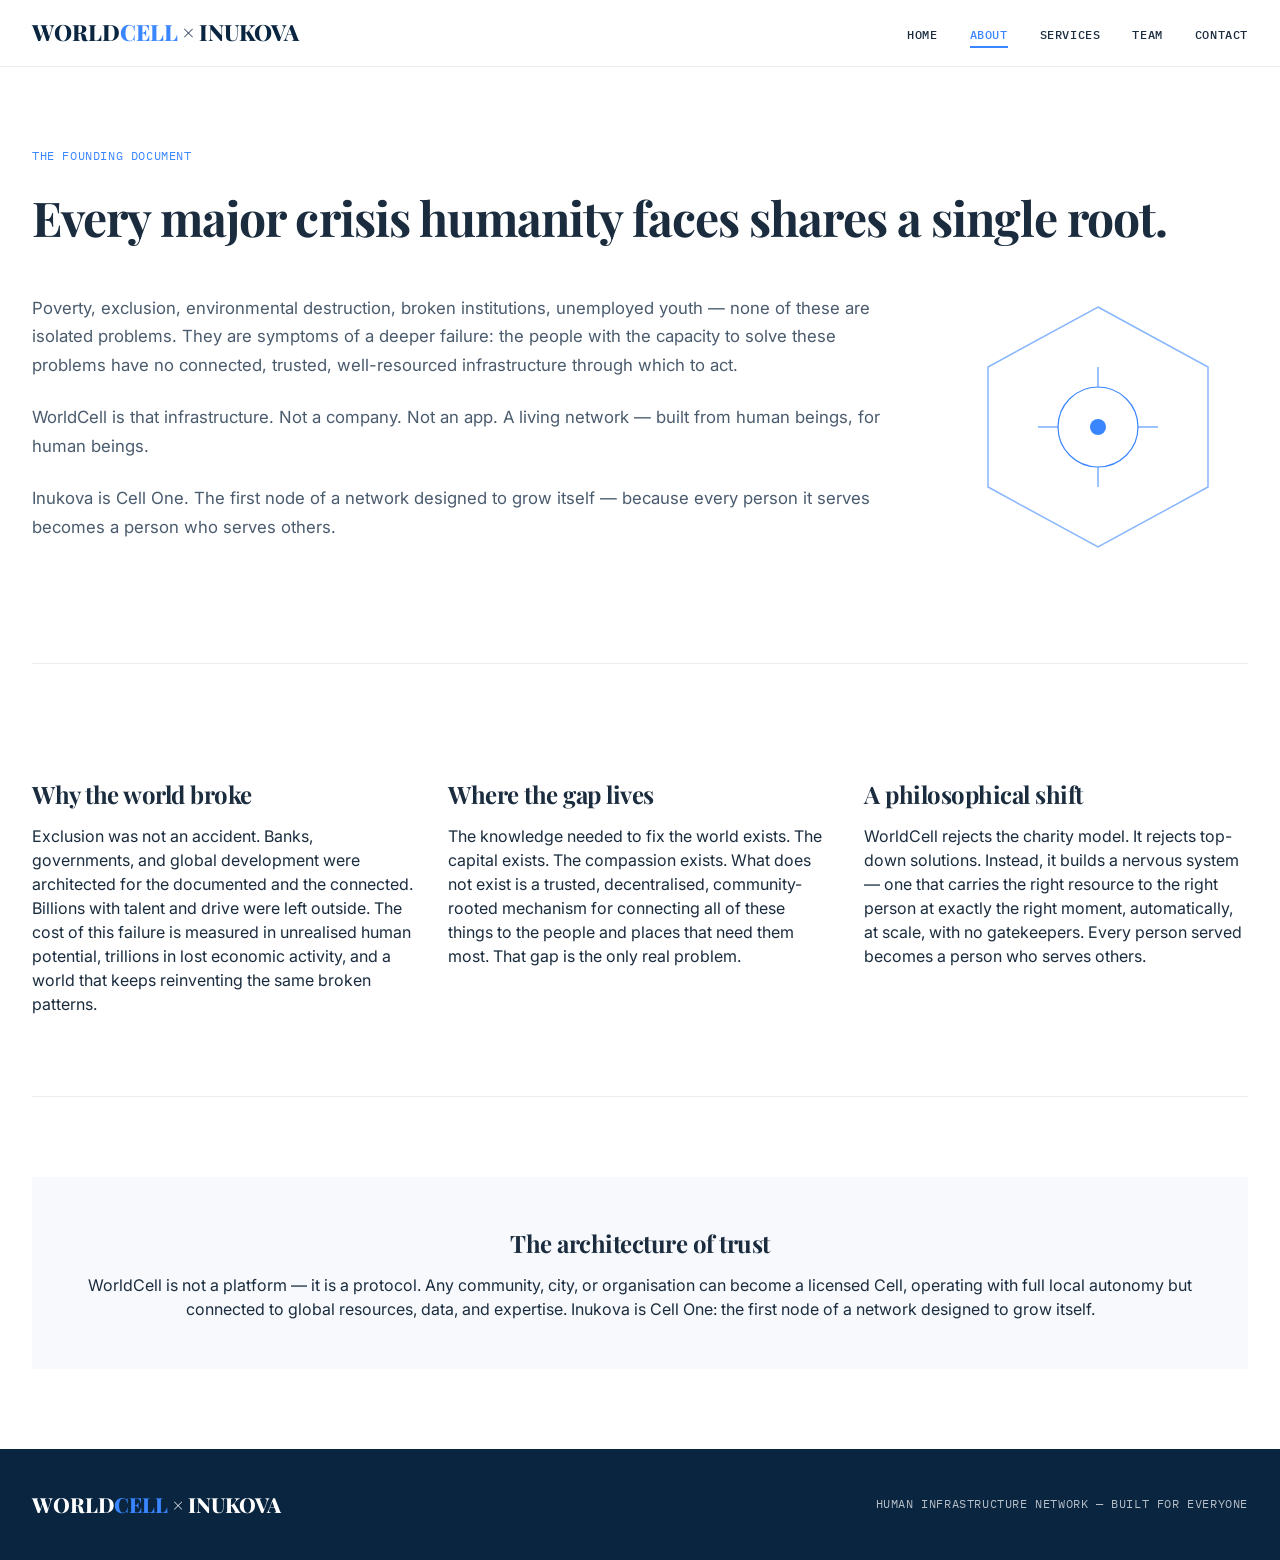
==== about.html @ e42efe05 "Add files via upload" ====
<!-- about.html - About Page -->
<!DOCTYPE html>
<html lang="en">
<head>
  <meta charset="UTF-8">
  <meta name="viewport" content="width=device-width, initial-scale=1.0">
  <title>WorldCell — About / Manifesto</title>
  <link href="https://fonts.googleapis.com/css2?family=Playfair+Display:wght@400;500;600;700;800;900&family=IBM+Plex+Mono:wght@400;500&family=Inter:opsz,wght@14..32,400;14..32,500;14..32,600&display=swap" rel="stylesheet">
  <link rel="stylesheet" href="styles.css">
</head>
<body>
  <nav class="navbar">
    <div class="nav-container">
      <div class="logo"><a href="index.html">WORLD<span>CELL</span> × INUKOVA</a></div>
      <ul class="nav-links">
        <li><a href="index.html">Home</a></li>
        <li><a href="about.html" class="active">About</a></li>
        <li><a href="services.html">Services</a></li>
        <li><a href="team.html">Team</a></li>
        <li><a href="contact.html">Contact</a></li>
      </ul>
    </div>
  </nav>

  <main>
    <div class="container">
      <section>
        <p class="section-eyebrow">The Founding Document</p>
        <h2>Every major crisis humanity faces shares a single root.</h2>
        <div class="manifesto-grid">
          <div class="manifesto-text">
            <p>Poverty, exclusion, environmental destruction, broken institutions, unemployed youth — none of these are isolated problems. They are symptoms of a deeper failure: the people with the capacity to solve these problems have no connected, trusted, well-resourced infrastructure through which to act.</p>
            <p>WorldCell is that infrastructure. Not a company. Not an app. A living network — built from human beings, for human beings.</p>
            <p>Inukova is Cell One. The first node of a network designed to grow itself — because every person it serves becomes a person who serves others.</p>
          </div>
          <div class="manifesto-visual">
            <svg viewBox="0 0 300 300" fill="none">
              <path d="M150 30 L260 90 L260 210 L150 270 L40 210 L40 90 Z" stroke="var(--accent)" stroke-width="1.5" fill="none" stroke-opacity="0.6"/>
              <circle cx="150" cy="150" r="40" stroke="var(--accent)" stroke-width="1.2" fill="none"/>
              <circle cx="150" cy="150" r="8" fill="var(--accent)"/>
              <line x1="150" y1="90" x2="150" y2="110" stroke="var(--accent)" stroke-width="1"/>
              <line x1="150" y1="190" x2="150" y2="210" stroke="var(--accent)" stroke-width="1"/>
              <line x1="90" y1="150" x2="110" y2="150" stroke="var(--accent)" stroke-width="1"/>
              <line x1="190" y1="150" x2="210" y2="150" stroke="var(--accent)" stroke-width="1"/>
            </svg>
          </div>
        </div>
      </section>

      <section>
        <div class="grid-3">
          <div>
            <h3>Why the world broke</h3>
            <p>Exclusion was not an accident. Banks, governments, and global development were architected for the documented and the connected. Billions with talent and drive were left outside. The cost of this failure is measured in unrealised human potential, trillions in lost economic activity, and a world that keeps reinventing the same broken patterns.</p>
          </div>
          <div>
            <h3>Where the gap lives</h3>
            <p>The knowledge needed to fix the world exists. The capital exists. The compassion exists. What does not exist is a trusted, decentralised, community-rooted mechanism for connecting all of these things to the people and places that need them most. That gap is the only real problem.</p>
          </div>
          <div>
            <h3>A philosophical shift</h3>
            <p>WorldCell rejects the charity model. It rejects top-down solutions. Instead, it builds a nervous system — one that carries the right resource to the right person at exactly the right moment, automatically, at scale, with no gatekeepers. Every person served becomes a person who serves others.</p>
          </div>
        </div>
      </section>

      <section>
        <div class="architecture-block">
          <h3>The architecture of trust</h3>
          <p>WorldCell is not a platform — it is a protocol. Any community, city, or organisation can become a licensed Cell, operating with full local autonomy but connected to global resources, data, and expertise. Inukova is Cell One: the first node of a network designed to grow itself.</p>
        </div>
      </section>
    </div>
  </main>

  <footer class="footer">
    <div class="footer-inner">
      <div class="footer-brand">WORLD<span>CELL</span> × INUKOVA</div>
      <div class="footer-tagline">Human Infrastructure Network — Built for Everyone</div>
    </div>
  </footer>
</body>
</html>
---- styles.css ----
/* styles.css - Shared Design System */
:root {
  --navy: #0A2540;
  --accent: #3A86FF;
  --white: #FFFFFF;
  --gray-light: #F7F9FC;
  --gray-border: #E9ECF0;
  --text-dark: #1A2C3E;
  --text-soft: #4A5B6E;
  --transition: all 0.2s ease;
}

* {
  margin: 0;
  padding: 0;
  box-sizing: border-box;
}

body {
  font-family: 'Inter', system-ui, -apple-system, 'Segoe UI', Roboto, Helvetica, sans-serif;
  background-color: var(--white);
  color: var(--text-dark);
  line-height: 1.5;
  scroll-behavior: smooth;
}

h1, h2, h3, .hero-headline {
  font-family: 'Playfair Display', Georgia, 'Times New Roman', serif;
  font-weight: 700;
  letter-spacing: -0.02em;
}

h1 {
  font-size: clamp(2.8rem, 8vw, 4.8rem);
  line-height: 1.1;
}

h2 {
  font-size: clamp(2rem, 5vw, 3rem);
  margin-bottom: 1.5rem;
}

h3 {
  font-size: 1.5rem;
  margin-bottom: 0.75rem;
}

.mono-label, .nav-links a, .btn, .footer-tagline, .form-label, .section-eyebrow, .hero-eyebrow, .card-label {
  font-family: 'IBM Plex Mono', 'Fira Code', monospace;
  font-size: 0.75rem;
  letter-spacing: 0.05em;
  text-transform: uppercase;
}

.container {
  max-width: 1280px;
  margin: 0 auto;
  padding: 0 2rem;
}

section {
  padding: 5rem 0;
  border-bottom: 1px solid var(--gray-border);
}

section:last-child {
  border-bottom: none;
}

/* Navigation */
.navbar {
  position: sticky;
  top: 0;
  width: 100%;
  background: rgba(255, 255, 255, 0.96);
  backdrop-filter: blur(8px);
  border-bottom: 1px solid var(--gray-border);
  z-index: 1000;
  padding: 1rem 2rem;
}

.nav-container {
  max-width: 1280px;
  margin: 0 auto;
  display: flex;
  justify-content: space-between;
  align-items: center;
  flex-wrap: wrap;
  gap: 1rem;
}

.logo a {
  font-family: 'Playfair Display', serif;
  font-size: 1.4rem;
  font-weight: 800;
  text-decoration: none;
  color: var(--navy);
}

.logo span {
  color: var(--accent);
}

.nav-links {
  display: flex;
  gap: 2rem;
  list-style: none;
}

.nav-links a {
  text-decoration: none;
  color: var(--text-dark);
  font-weight: 500;
  padding-bottom: 0.25rem;
  transition: var(--transition);
}

.nav-links a:hover,
.nav-links .active {
  color: var(--accent);
  border-bottom: 2px solid var(--accent);
}

/* Buttons */
.btn-primary {
  display: inline-block;
  background: var(--accent);
  color: white;
  padding: 0.9rem 2rem;
  text-decoration: none;
  font-weight: 500;
  transition: var(--transition);
  border: none;
  cursor: pointer;
  font-family: 'IBM Plex Mono', monospace;
  font-size: 0.8rem;
  letter-spacing: 0.03em;
}

.btn-primary:hover {
  background: #1e5ad9;
  transform: translateY(-2px);
}

.btn-outline {
  display: inline-block;
  background: transparent;
  border: 1px solid var(--navy);
  color: var(--navy);
  padding: 0.7rem 1.5rem;
  text-decoration: none;
  transition: var(--transition);
  font-family: 'IBM Plex Mono', monospace;
  font-size: 0.75rem;
}

.btn-outline:hover {
  background: var(--navy);
  color: white;
}

/* Hero Section */
.hero {
  background: var(--navy);
  padding: 5rem 2rem;
}

.hero-grid {
  max-width: 1280px;
  margin: 0 auto;
  display: grid;
  grid-template-columns: 1fr 1fr;
  gap: 3rem;
  align-items: center;
}

.hero-eyebrow {
  color: var(--accent);
  margin-bottom: 1rem;
  display: block;
}

.hero-headline {
  color: white;
  font-size: clamp(2.5rem, 5vw, 3.8rem);
  line-height: 1.15;
  margin-bottom: 1.5rem;
}

.hero-sub {
  color: rgba(255,255,255,0.8);
  font-size: 1.1rem;
  margin-bottom: 2rem;
  max-width: 500px;
}

.hero-buttons {
  display: flex;
  gap: 1rem;
  flex-wrap: wrap;
}

.hero-visual svg {
  width: 100%;
  max-width: 400px;
  display: block;
  margin: 0 auto;
}

/* Grids */
.grid-3 {
  display: grid;
  grid-template-columns: repeat(auto-fit, minmax(280px, 1fr));
  gap: 2rem;
  margin-top: 2rem;
}

.card {
  background: var(--white);
  border: 1px solid var(--gray-border);
  padding: 2rem;
  transition: var(--transition);
}

.card:hover {
  border-color: var(--accent);
  transform: translateY(-4px);
}

.card-icon {
  margin-bottom: 1rem;
}

.card-label {
  color: var(--accent);
  margin-bottom: 1rem;
  display: block;
}

.section-footer {
  text-align: center;
  margin-top: 3rem;
}

.quote-block {
  margin-top: 4rem;
  text-align: center;
  padding: 2rem;
  background: var(--gray-light);
}

.quote-text {
  font-family: 'Playfair Display', serif;
  font-size: 1.4rem;
  font-style: italic;
  color: var(--navy);
}

/* About Page Manifesto */
.section-eyebrow {
  color: var(--accent);
  margin-bottom: 1rem;
  display: block;
}

.manifesto-grid {
  display: grid;
  grid-template-columns: 1fr 300px;
  gap: 3rem;
  align-items: center;
}

.manifesto-text p {
  margin-bottom: 1.5rem;
  font-size: 1.05rem;
  line-height: 1.7;
  color: var(--text-soft);
}

.architecture-block {
  background: var(--gray-light);
  padding: 3rem;
  text-align: center;
}

/* Services Page */
.services-intro {
  text-align: center;
  max-width: 800px;
  margin: 0 auto;
}

.services-subhead {
  font-size: 1.2rem;
  color: var(--text-soft);
  margin-top: 1rem;
}

.layers-section {
  margin-top: 2rem;
}

.layer {
  display: grid;
  grid-template-columns: 60px 1fr 280px;
  gap: 1.5rem;
  padding: 2rem 0;
  border-bottom: 1px solid var(--gray-border);
  align-items: start;
}

.layer-icon {
  display: flex;
  justify-content: center;
  padding-top: 0.25rem;
}

.layer-content h3 {
  margin-bottom: 0.5rem;
  font-size: 1.3rem;
}

.layer-content p {
  color: var(--text-soft);
  line-height: 1.7;
}

.layer-reason {
  background: var(--gray-light);
  padding: 1.2rem;
  border-left: 3px solid var(--accent);
}

.layer-reason p {
  font-size: 0.9rem;
  font-style: italic;
  margin: 0;
}

.services-cta {
  text-align: center;
  margin-top: 3rem;
}

/* Team Page */
.team-intro {
  text-align: center;
  max-width: 800px;
  margin: 0 auto;
}

.team-subhead {
  font-size: 1.1rem;
  color: var(--text-soft);
  margin-top: 1rem;
}

.team-grid {
  display: grid;
  grid-template-columns: repeat(auto-fill, minmax(240px, 1fr));
  gap: 2rem;
  margin: 2rem 0;
}

.team-card {
  text-align: center;
  padding: 1.5rem;
  border: 1px solid var(--gray-border);
  transition: var(--transition);
}

.team-card:hover {
  border-color: var(--accent);
  transform: translateY(-4px);
}

.avatar {
  width: 100px;
  height: 100px;
  margin: 0 auto 1rem;
  background: var(--gray-light);
  border-radius: 50%;
  display: flex;
  align-items: center;
  justify-content: center;
}

.avatar svg {
  width: 50px;
  height: 50px;
}

.section-spacing {
  margin-top: 3rem;
}

.team-quote {
  margin-top: 4rem;
  padding: 2rem;
  background: var(--gray-light);
  text-align: center;
}

/* Contact Page */
.contact-intro {
  text-align: center;
  max-width: 800px;
  margin: 0 auto;
}

.contact-subhead {
  font-size: 1.1rem;
  color: var(--text-soft);
  margin-top: 1rem;
}

.contact-grid {
  display: grid;
  grid-template-columns: 1fr 1fr;
  gap: 3rem;
  margin: 3rem 0;
}

.contact-map {
  margin-bottom: 2rem;
}

.contact-details p {
  margin-bottom: 0.5rem;
  color: var(--text-soft);
}

.contact-email {
  font-family: 'IBM Plex Mono', monospace;
  font-size: 1rem;
  color: var(--accent);
  text-decoration: none;
  border-bottom: 1px solid var(--gray-border);
  padding-bottom: 0.2rem;
}

.form-group {
  margin-bottom: 1.2rem;
}

input, textarea {
  width: 100%;
  padding: 0.9rem;
  border: 1px solid var(--gray-border);
  font-family: inherit;
  font-size: 1rem;
  transition: var(--transition);
}

input:focus, textarea:focus {
  outline: none;
  border-color: var(--accent);
}

.contact-cta {
  margin: 4rem 0;
}

.cta-block {
  background: var(--gray-light);
  padding: 3rem;
  text-align: center;
}

.cta-block h3 {
  margin-bottom: 1rem;
}

.cta-block p {
  max-width: 600px;
  margin: 0 auto 1.5rem;
  color: var(--text-soft);
}

.double-buttons {
  display: flex;
  gap: 1rem;
  justify-content: center;
  flex-wrap: wrap;
}

.cta-quote {
  margin-top: 2rem;
  font-family: 'Playfair Display', serif;
  font-size: 1.2rem;
  font-style: italic;
  color: var(--navy);
}

/* Footer */
.footer {
  background: var(--navy);
  color: white;
  padding: 2.5rem 2rem;
  text-align: center;
}

.footer-inner {
  max-width: 1280px;
  margin: 0 auto;
  display: flex;
  justify-content: space-between;
  align-items: center;
  flex-wrap: wrap;
  gap: 1rem;
}

.footer-brand {
  font-family: 'Playfair Display', serif;
  font-size: 1.3rem;
  font-weight: 800;
}

.footer-brand span {
  color: var(--accent);
}

.footer-tagline {
  opacity: 0.7;
}

/* Responsive */
@media (max-width: 900px) {
  .hero-grid {
    grid-template-columns: 1fr;
    text-align: center;
  }
  .hero-buttons {
    justify-content: center;
  }
  .hero-sub {
    margin-left: auto;
    margin-right: auto;
  }
  .layer {
    grid-template-columns: 1fr;
    gap: 1rem;
  }
  .layer-icon {
    justify-content: flex-start;
  }
  .manifesto-grid {
    grid-template-columns: 1fr;
  }
  .contact-grid {
    grid-template-columns: 1fr;
  }
  .nav-links {
    gap: 1.2rem;
    flex-wrap: wrap;
    justify-content: center;
  }
  .nav-container {
    flex-direction: column;
  }
  .footer-inner {
    flex-direction: column;
    text-align: center;
  }
}
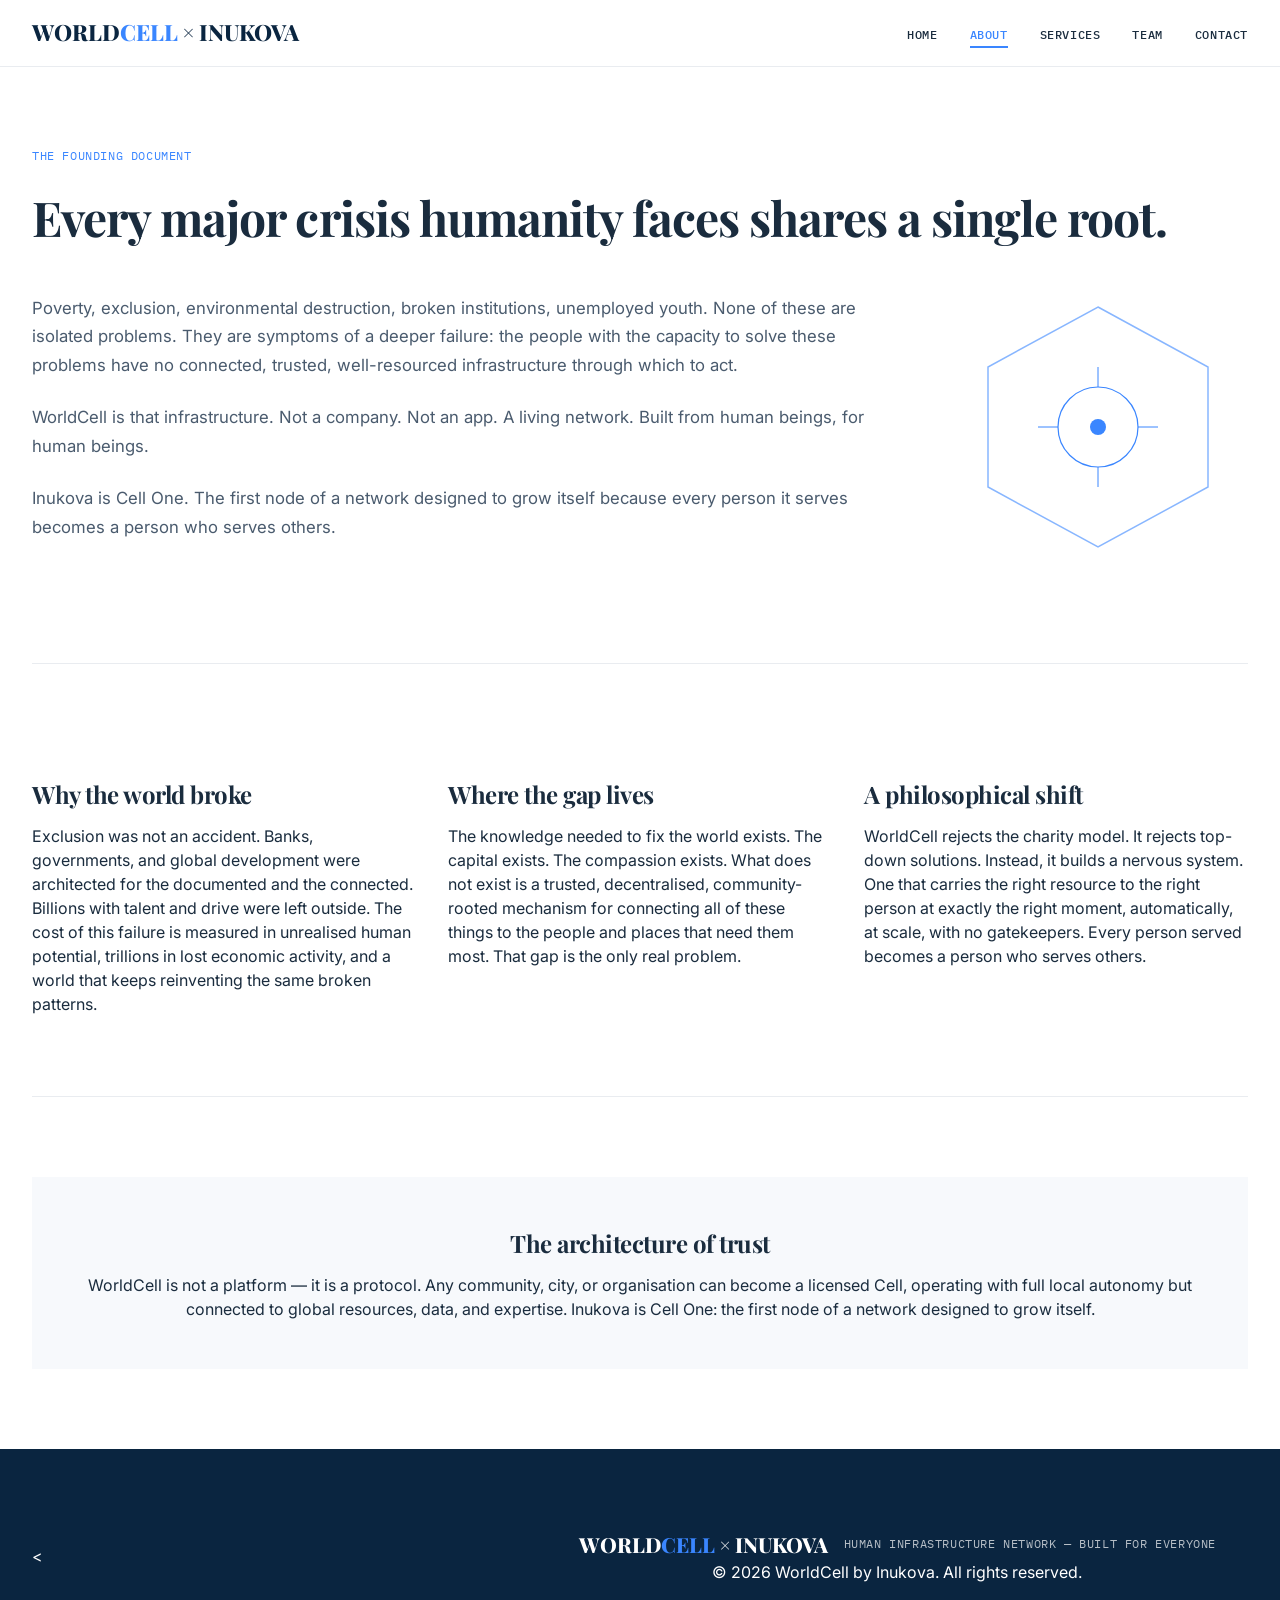
==== commit 82576ba7: "Update about.html" ====
--- a/about.html
+++ b/about.html
@@ -29,9 +29,9 @@
         <h2>Every major crisis humanity faces shares a single root.</h2>
         <div class="manifesto-grid">
           <div class="manifesto-text">
-            <p>Poverty, exclusion, environmental destruction, broken institutions, unemployed youth — none of these are isolated problems. They are symptoms of a deeper failure: the people with the capacity to solve these problems have no connected, trusted, well-resourced infrastructure through which to act.</p>
-            <p>WorldCell is that infrastructure. Not a company. Not an app. A living network — built from human beings, for human beings.</p>
-            <p>Inukova is Cell One. The first node of a network designed to grow itself — because every person it serves becomes a person who serves others.</p>
+            <p>Poverty, exclusion, environmental destruction, broken institutions, unemployed youth. None of these are isolated problems. They are symptoms of a deeper failure: the people with the capacity to solve these problems have no connected, trusted, well-resourced infrastructure through which to act.</p>
+            <p>WorldCell is that infrastructure. Not a company. Not an app. A living network. Built from human beings, for human beings.</p>
+            <p>Inukova is Cell One. The first node of a network designed to grow itself because every person it serves becomes a person who serves others.</p>
           </div>
           <div class="manifesto-visual">
             <svg viewBox="0 0 300 300" fill="none">
@@ -59,7 +59,7 @@
           </div>
           <div>
             <h3>A philosophical shift</h3>
-            <p>WorldCell rejects the charity model. It rejects top-down solutions. Instead, it builds a nervous system — one that carries the right resource to the right person at exactly the right moment, automatically, at scale, with no gatekeepers. Every person served becomes a person who serves others.</p>
+            <p>WorldCell rejects the charity model. It rejects top-down solutions. Instead, it builds a nervous system. One that carries the right resource to the right person at exactly the right moment, automatically, at scale, with no gatekeepers. Every person served becomes a person who serves others.</p>
           </div>
         </div>
       </section>
@@ -75,9 +75,10 @@
 
   <footer class="footer">
     <div class="footer-inner">
-      <div class="footer-brand">WORLD<span>CELL</span> × INUKOVA</div>
-      <div class="footer-tagline">Human Infrastructure Network — Built for Everyone</div>
-    </div>
-  </footer>
-</body>
-</html>+      <<footer class="footer">
+  <div class="footer-inner">
+    <div class="footer-brand">WORLD<span>CELL</span> × INUKOVA</div>
+    <div class="footer-tagline">Human Infrastructure Network — Built for Everyone</div>
+  </div>
+  <div class="copyright">© 2026 WorldCell by Inukova. All rights reserved.</div>
+</footer>
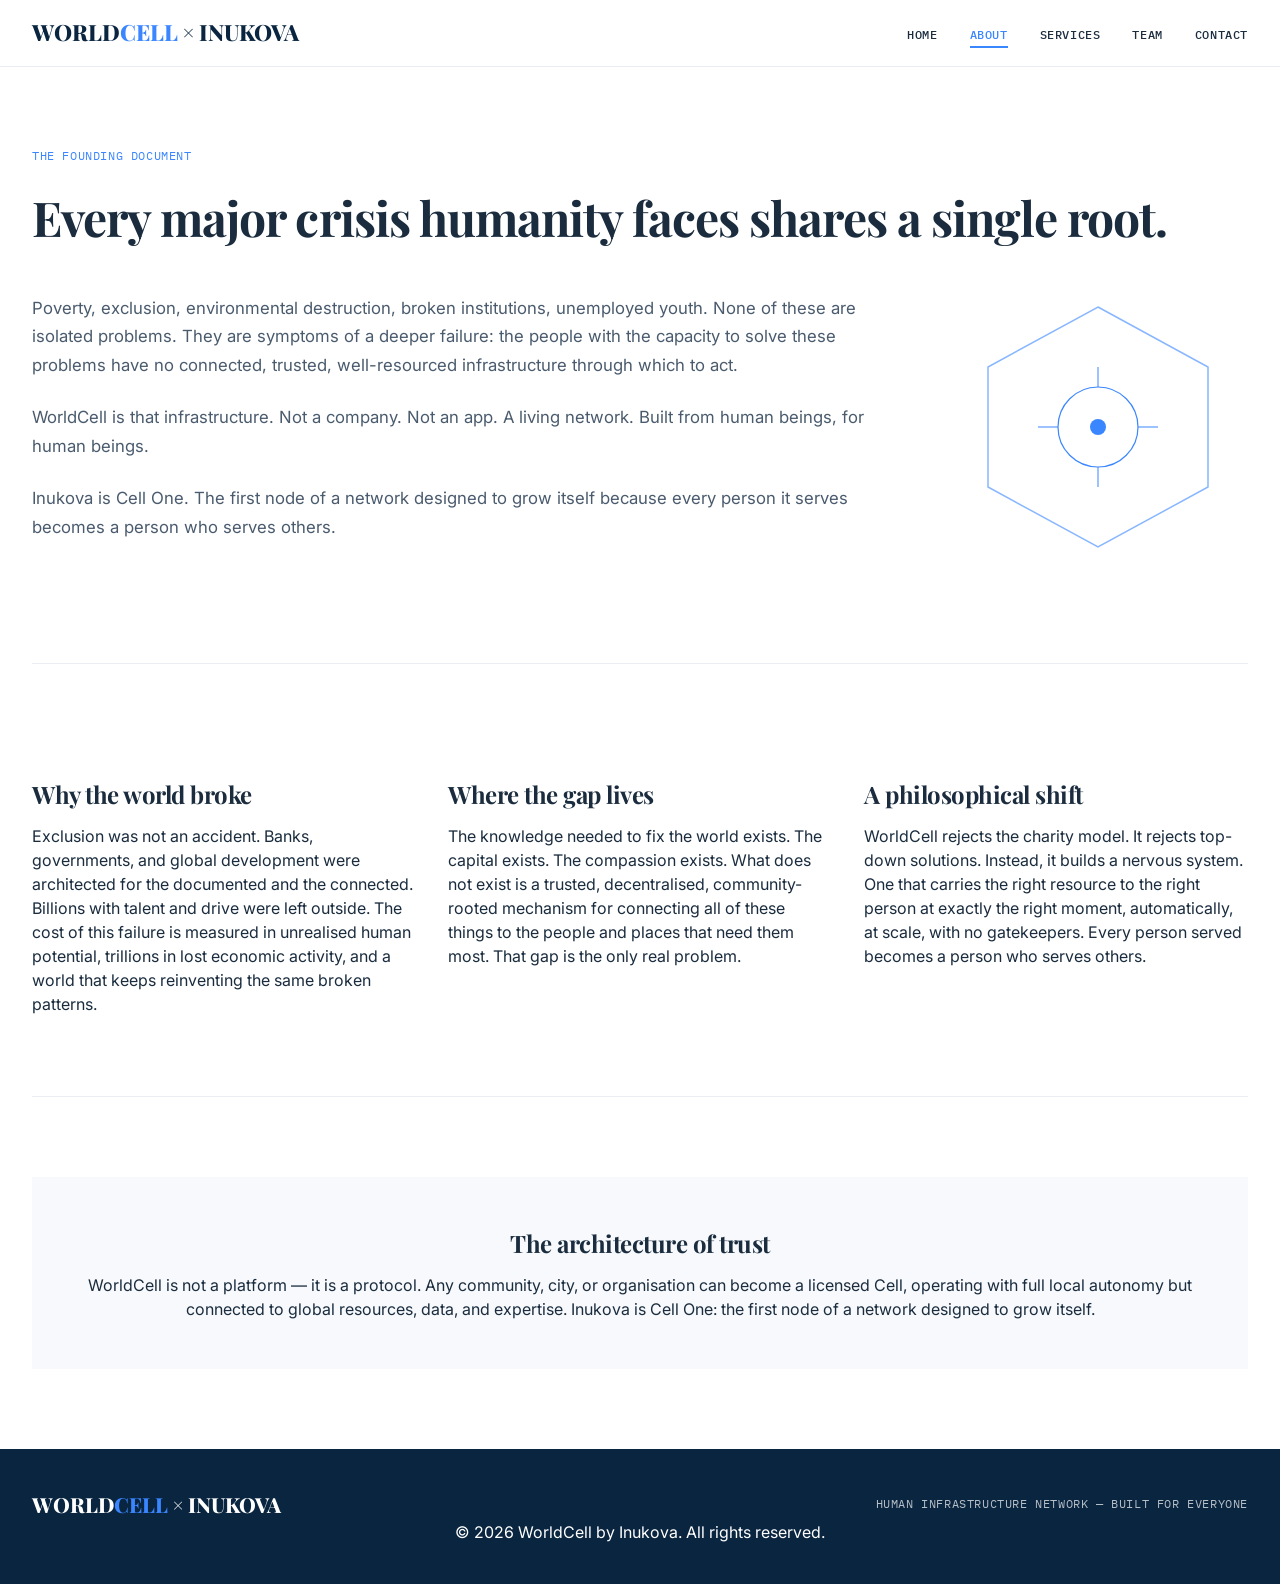
==== commit 2e4b1e41: "Update about.html" ====
--- a/about.html
+++ b/about.html
@@ -74,8 +74,6 @@
   </main>
 
   <footer class="footer">
-    <div class="footer-inner">
-      <<footer class="footer">
   <div class="footer-inner">
     <div class="footer-brand">WORLD<span>CELL</span> × INUKOVA</div>
     <div class="footer-tagline">Human Infrastructure Network — Built for Everyone</div>
--- a/styles.css
+++ b/styles.css
@@ -561,5 +561,12 @@
   .footer-inner {
     flex-direction: column;
     text-align: center;
-  }
-}+    
+} .copyright {
+  margin-top: 2rem;
+  font-size: 0.7rem;
+  font-family: 'IBM Plex Mono', monospace;
+  color: rgba(255, 255, 255, 0.5);
+  text-align: center;
+  letter-spacing: 0.03em;
+}
